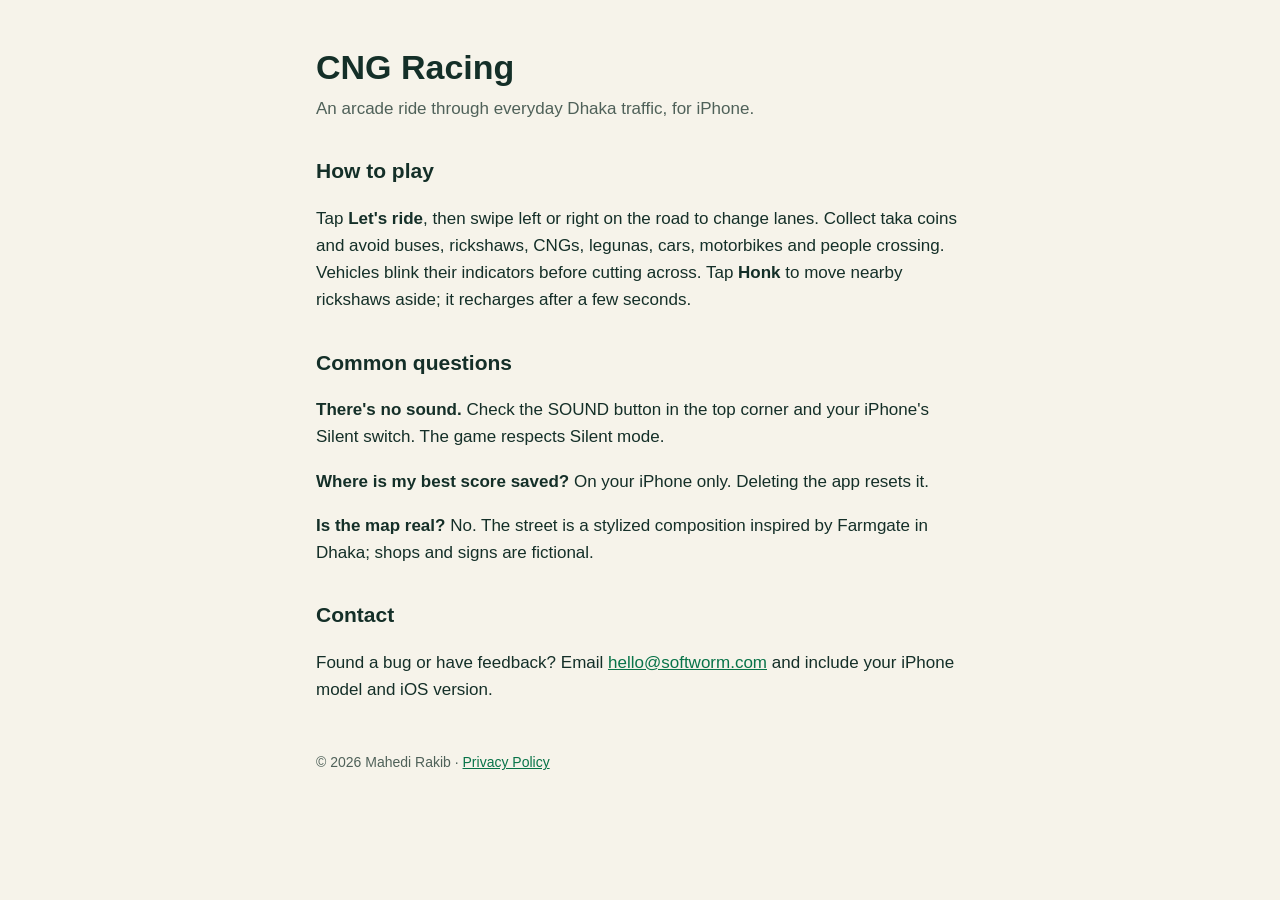
==== index.html @ 389595f4 "CNG Racing support and privacy pages Co-Authored-By: Claude Opus 5.5 <noreply@anthropic.com>" ====
<!doctype html>
<html lang="en">
<head>
<meta charset="utf-8">
<meta name="viewport" content="width=device-width, initial-scale=1">
<title>CNG Racing Support</title>
<link rel="stylesheet" href="style.css">
</head>
<body>
<main>
  <h1>CNG Racing</h1>
  <p class="lede">An arcade ride through everyday Dhaka traffic, for iPhone.</p>

  <h2>How to play</h2>
  <p>Tap <strong>Let's ride</strong>, then swipe left or right on the road to change lanes. Collect taka coins and avoid buses, rickshaws, CNGs, legunas, cars, motorbikes and people crossing. Vehicles blink their indicators before cutting across. Tap <strong>Honk</strong> to move nearby rickshaws aside; it recharges after a few seconds.</p>

  <h2>Common questions</h2>
  <p><strong>There's no sound.</strong> Check the SOUND button in the top corner and your iPhone's Silent switch. The game respects Silent mode.</p>
  <p><strong>Where is my best score saved?</strong> On your iPhone only. Deleting the app resets it.</p>
  <p><strong>Is the map real?</strong> No. The street is a stylized composition inspired by Farmgate in Dhaka; shops and signs are fictional.</p>

  <h2>Contact</h2>
  <p>Found a bug or have feedback? Email <a href="mailto:hello@softworm.com">hello@softworm.com</a> and include your iPhone model and iOS version.</p>

  <footer>© 2026 Mahedi Rakib · <a href="privacy.html">Privacy Policy</a></footer>
</main>
</body>
</html>
---- style.css ----
:root { --bg: #f6f3ea; --ink: #142f28; --muted: #4f6159; --accent: #087348; --card: #fffdf6; }
@media (prefers-color-scheme: dark) {
  :root { --bg: #10201b; --ink: #f3efe2; --muted: #a9b8b0; --accent: #22d67d; --card: #172b25; }
}
* { box-sizing: border-box; }
body { margin: 0; background: var(--bg); color: var(--ink);
  font: 17px/1.6 -apple-system, BlinkMacSystemFont, "Segoe UI", Roboto, sans-serif; }
main { max-width: 680px; margin: 0 auto; padding: 48px 16px 64px; }
h1 { font-size: 34px; line-height: 1.15; margin: 0 0 8px; }
h2 { font-size: 21px; margin: 32px 0 8px; }
.lede { color: var(--muted); margin: 0 0 24px; }
.card { background: var(--card); border-radius: 14px; padding: 20px; margin: 24px 0; }
a { color: var(--accent); }
footer { margin-top: 48px; color: var(--muted); font-size: 14px; }
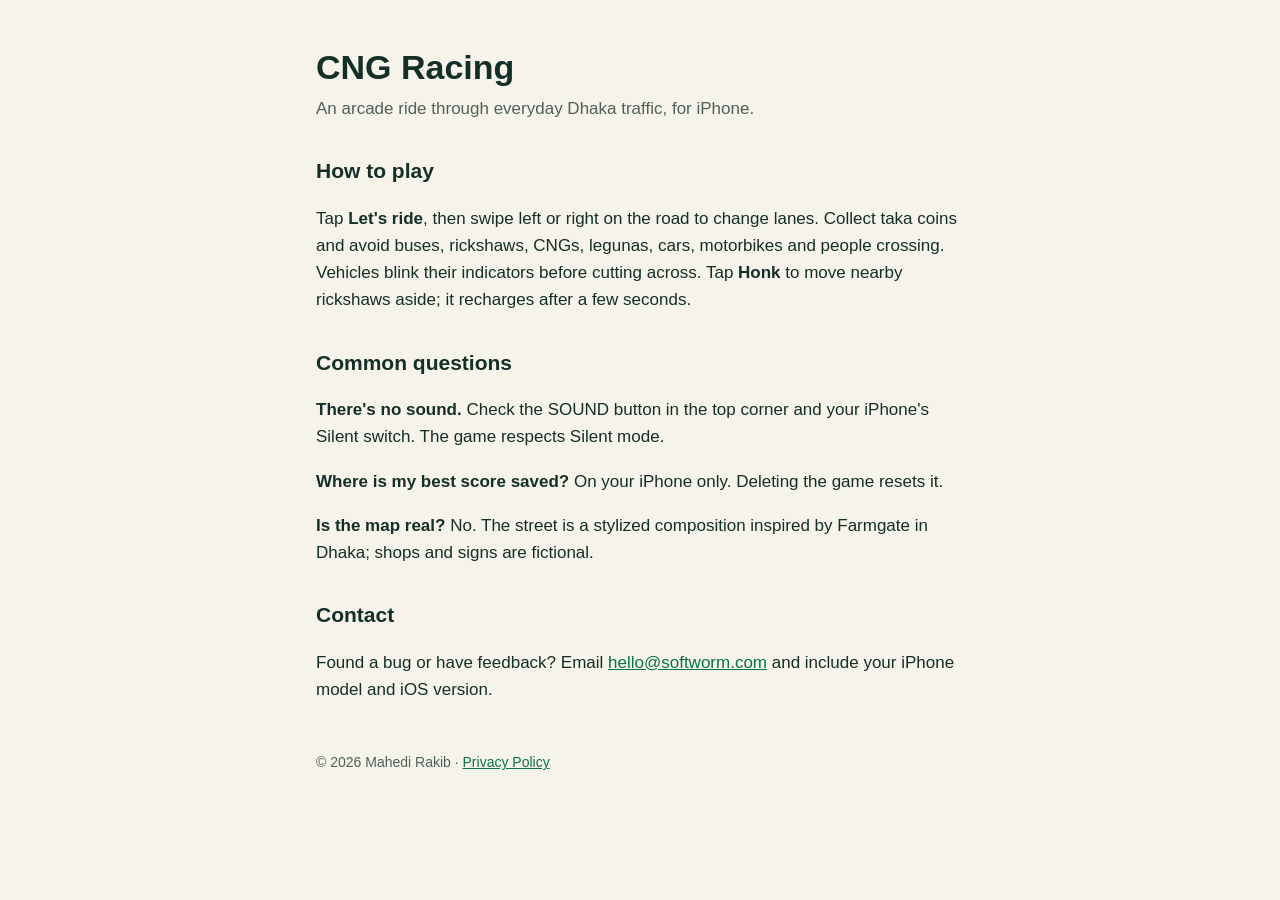
==== commit 3eb6fa4e: "Say game rather than app Co-Authored-By: Claude Opus 5.5 <noreply@anthropic.com>" ====
--- a/index.html
+++ b/index.html
@@ -16,7 +16,7 @@
 
   <h2>Common questions</h2>
   <p><strong>There's no sound.</strong> Check the SOUND button in the top corner and your iPhone's Silent switch. The game respects Silent mode.</p>
-  <p><strong>Where is my best score saved?</strong> On your iPhone only. Deleting the app resets it.</p>
+  <p><strong>Where is my best score saved?</strong> On your iPhone only. Deleting the game resets it.</p>
   <p><strong>Is the map real?</strong> No. The street is a stylized composition inspired by Farmgate in Dhaka; shops and signs are fictional.</p>
 
   <h2>Contact</h2>
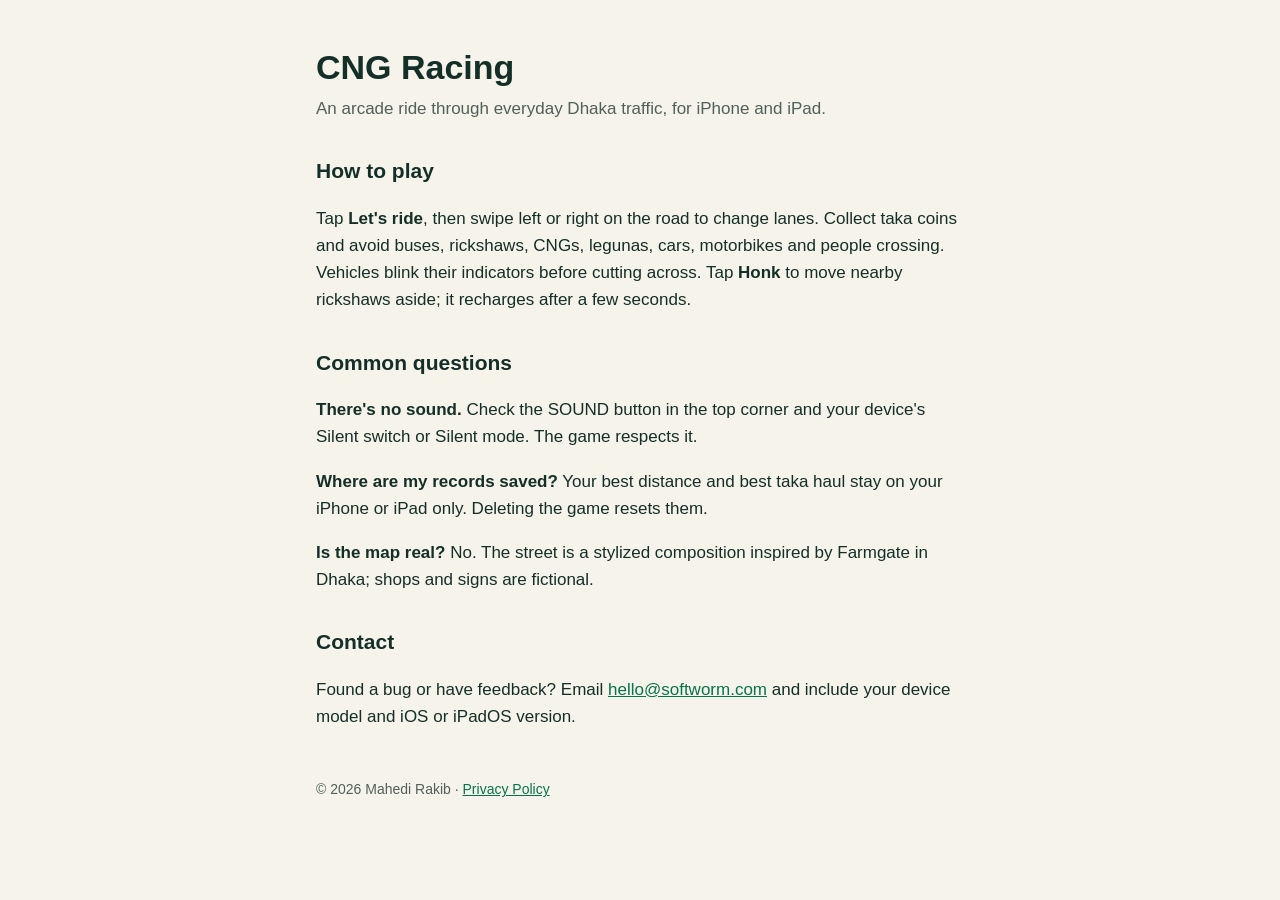
==== commit dcac9591: "Support and privacy pages: iPhone and iPad, best taka record Copied from docs/site in the cngracing " ====
--- a/index.html
+++ b/index.html
@@ -9,18 +9,18 @@
 <body>
 <main>
   <h1>CNG Racing</h1>
-  <p class="lede">An arcade ride through everyday Dhaka traffic, for iPhone.</p>
+  <p class="lede">An arcade ride through everyday Dhaka traffic, for iPhone and iPad.</p>
 
   <h2>How to play</h2>
   <p>Tap <strong>Let's ride</strong>, then swipe left or right on the road to change lanes. Collect taka coins and avoid buses, rickshaws, CNGs, legunas, cars, motorbikes and people crossing. Vehicles blink their indicators before cutting across. Tap <strong>Honk</strong> to move nearby rickshaws aside; it recharges after a few seconds.</p>
 
   <h2>Common questions</h2>
-  <p><strong>There's no sound.</strong> Check the SOUND button in the top corner and your iPhone's Silent switch. The game respects Silent mode.</p>
-  <p><strong>Where is my best score saved?</strong> On your iPhone only. Deleting the game resets it.</p>
+  <p><strong>There's no sound.</strong> Check the SOUND button in the top corner and your device's Silent switch or Silent mode. The game respects it.</p>
+  <p><strong>Where are my records saved?</strong> Your best distance and best taka haul stay on your iPhone or iPad only. Deleting the game resets them.</p>
   <p><strong>Is the map real?</strong> No. The street is a stylized composition inspired by Farmgate in Dhaka; shops and signs are fictional.</p>
 
   <h2>Contact</h2>
-  <p>Found a bug or have feedback? Email <a href="mailto:hello@softworm.com">hello@softworm.com</a> and include your iPhone model and iOS version.</p>
+  <p>Found a bug or have feedback? Email <a href="mailto:hello@softworm.com">hello@softworm.com</a> and include your device model and iOS or iPadOS version.</p>
 
   <footer>© 2026 Mahedi Rakib · <a href="privacy.html">Privacy Policy</a></footer>
 </main>
